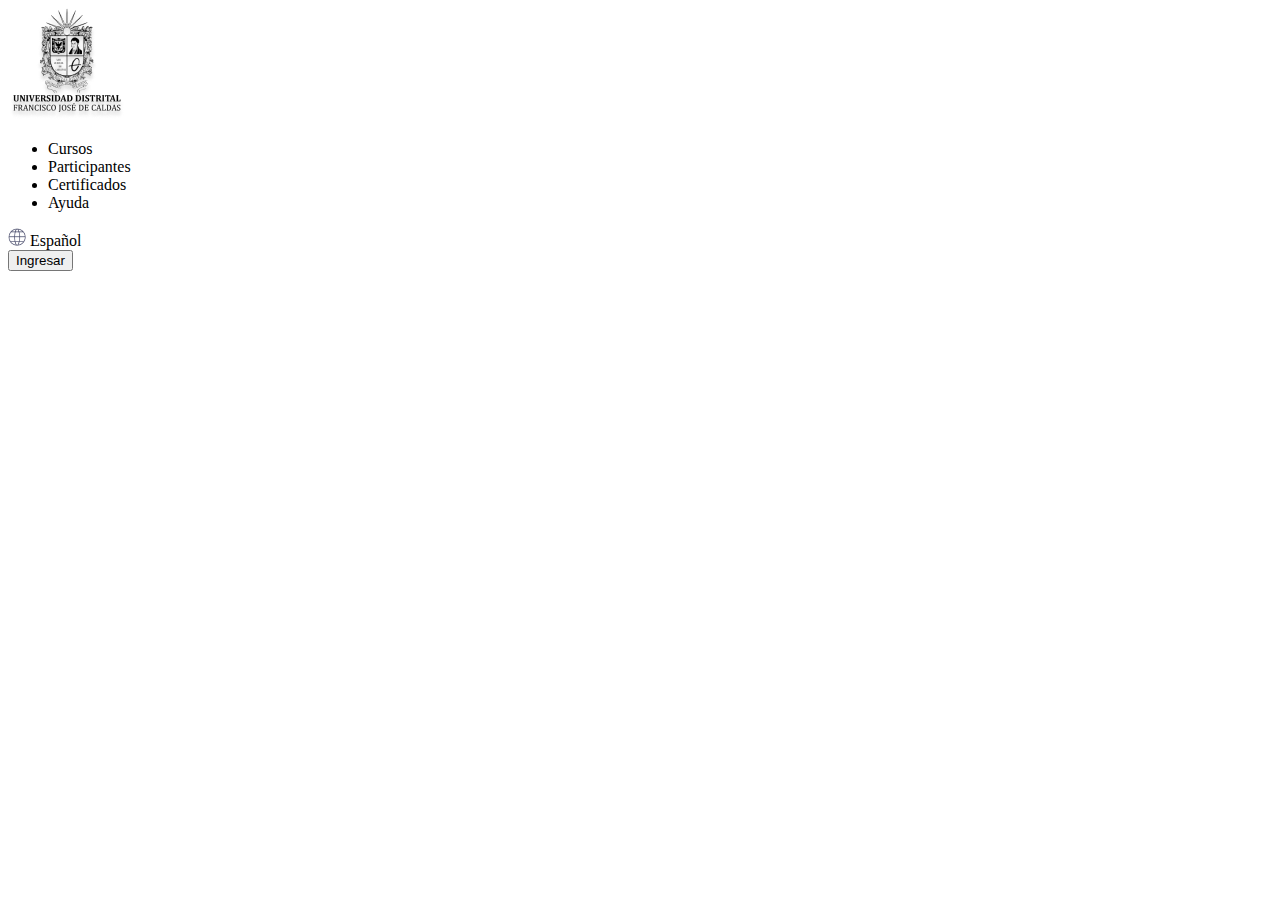
==== punto-1-3/index.html @ 9ff81bde "Agregación de header" ====
<!DOCTYPE html>
<html lang="en">
<head>
    <meta charset="UTF-8">
    <meta http-equiv="X-UA-Compatible" content="IE=edge">
    <meta name="viewport" content="width=device-width, initial-scale=1.0">
    <title>UD Atenea Cursos</title>
</head>
<body>
    <header>
        <div class="header__navigation">
            <img src="./public/images/header-logo.png" alt="main logo">
            <nav> 
                <ul>
                    <li>Cursos</li>
                    <li>Participantes</li>
                    <li>Certificados</li>
                    <li>Ayuda</li>
                </ul>
            </nav>
        </div>
        <div class="header__settings">
            <div>
                <img src="./public/images/header-world.png" alt="world">
                <span>Español</span>
            </div>
            <button>Ingresar</button>
        </div>
    </header>
    <main>

    </main>
    <footer>

    </footer>
</body>
</html>
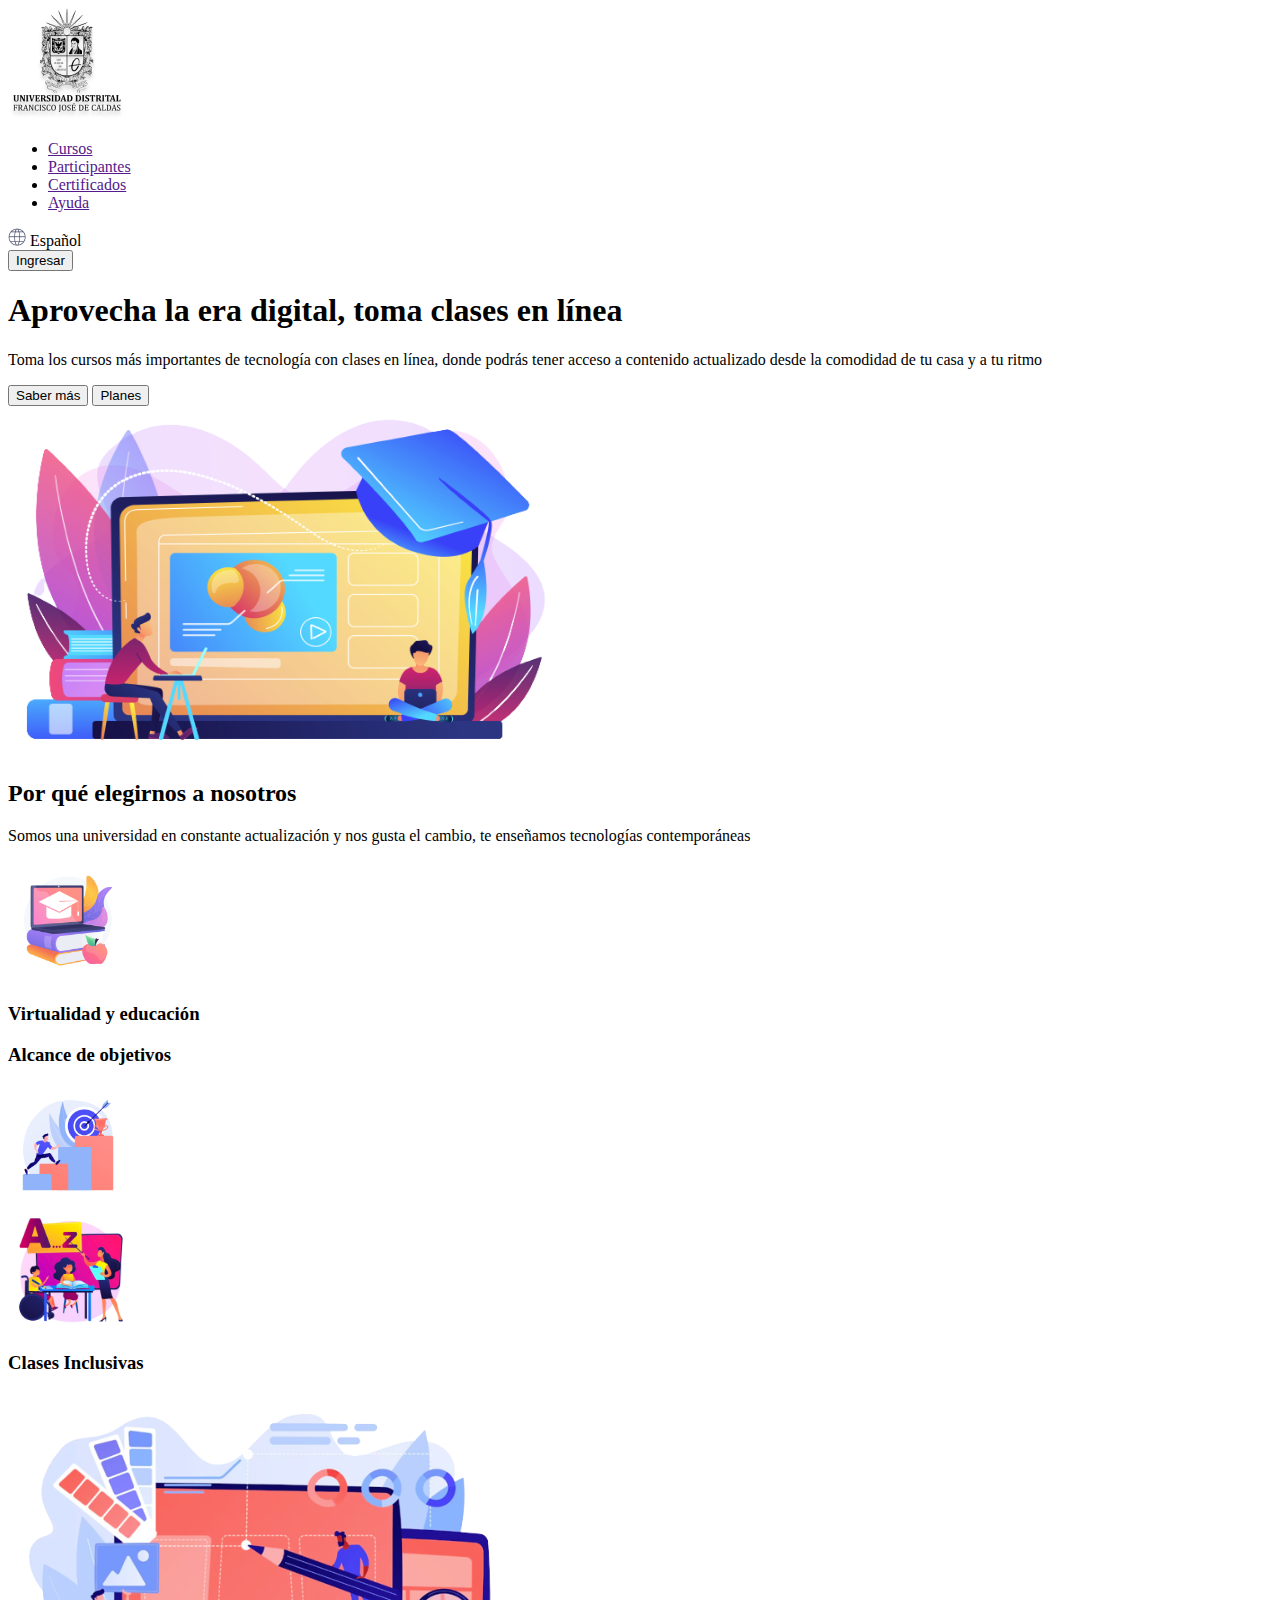
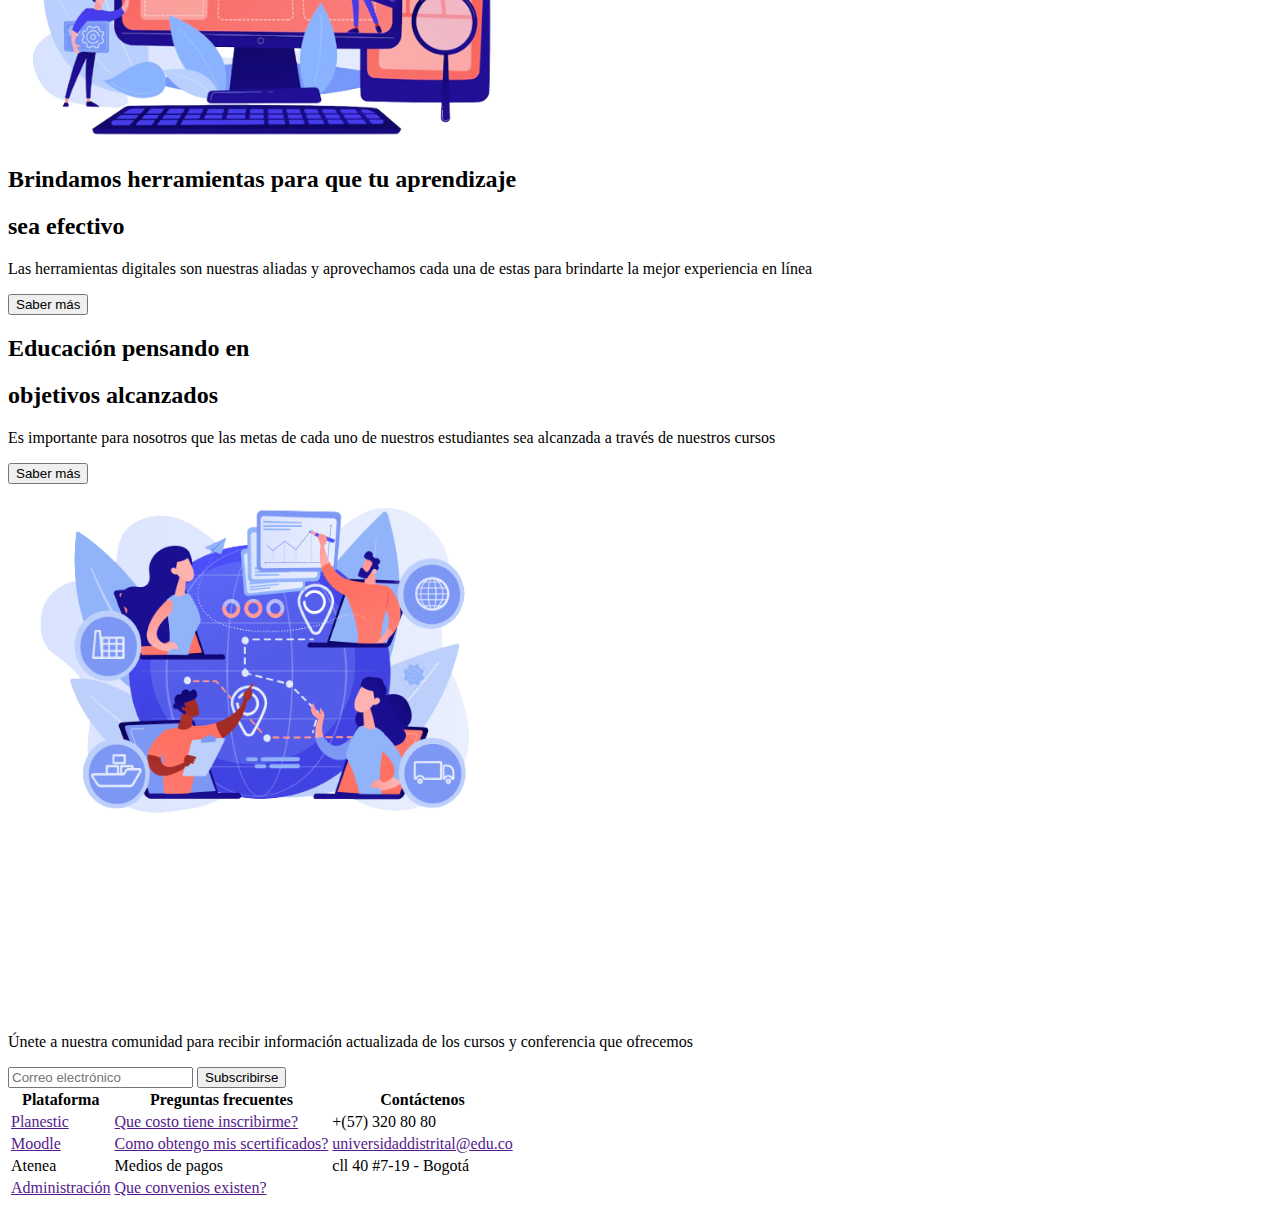
==== commit 5535cced: "termino punto 2" ====
--- a/punto-1-3/index.html
+++ b/punto-1-3/index.html
@@ -12,10 +12,10 @@
             <img src="./public/images/header-logo.png" alt="main logo">
             <nav> 
                 <ul>
-                    <li>Cursos</li>
-                    <li>Participantes</li>
-                    <li>Certificados</li>
-                    <li>Ayuda</li>
+                    <li><a href="">Cursos</a></li>
+                    <li><a href="">Participantes</a></li>
+                    <li><a href="">Certificados</a></li>
+                    <li><a href="">Ayuda</a></li>
                 </ul>
             </nav>
         </div>
@@ -28,10 +28,99 @@
         </div>
     </header>
     <main>
-
+        <section id="banner">
+            <div>
+                <div>
+                    <h1>Aprovecha la era digital, toma clases en línea</h1>
+                    <p>Toma los cursos más importantes de tecnología con clases en línea, donde podrás tener acceso a contenido actualizado desde la comodidad de tu casa y a tu ritmo</p>
+                </div>
+                <div>
+                    <button class="button--orange">Saber más</button>
+                    <button class="button--white">Planes</button>
+                </div>
+            </div>
+            <img src="./public/images/banner-online.png" alt="banner" width="550px" height="350px">
+        </section>
+        <section id="section-1">
+            <div class="section-1__info">
+                <h2>Por qué elegirnos a nosotros</h2>
+                <p>Somos una universidad en constante actualización y nos gusta el cambio, te enseñamos tecnologías contemporáneas</p>
+            </div>
+            <div class="section-1__card">
+                <img src="./public/images/section1-education.png" alt="education" width="120px" height="120px">
+                <h3>Virtualidad y educación</h3>
+            </div>
+            <div class="section-1__card">
+                <h3>Alcance de objetivos</h3>
+                <img src="./public/images/section1-goals.png" alt="goals" width="120px" height="120px">
+            </div>
+            <div class="section-1__card">
+                <img src="./public/images/section1-teach.png" alt="teach" width="120px" height="120px">
+                <h3>Clases Inclusivas</h3>
+            </div>
+        </section>
+        <section id="section-2">
+            <div class="section-2__info">
+                <img src="./public/images/section2-tools.png" alt="tools" width="500px" height="350px">
+                <div>
+                    <h2>Brindamos herramientas para que tu aprendizaje</h2>
+                    <h2>sea efectivo</h2>
+                    <p>Las herramientas digitales son nuestras aliadas y aprovechamos cada una de estas para brindarte la mejor experiencia en línea</p>
+                    <button class="button--orange">Saber más</button>
+                </div>
+            </div>
+            <div class="section-2__info">
+                <div class="section-2__info">
+                    <div>
+                        <h2>Educación pensando en</h2>
+                        <h2>objetivos alcanzados</h2>
+                        <p>Es importante para nosotros que las metas de cada uno de nuestros estudiantes sea alcanzada a través de nuestros cursos</p>
+                        <button class="button--orange">Saber más</button>
+                    </div>
+                    <img src="./public/images/section2-goals.png" alt="goals" width="500px" height="350px">
+                </div>
+            </div>
+        </section>
     </main>
-    <footer>
-
+    <footer id="footer">
+        <div class="footer__info">
+            <img src="./public/images/footer-logo.png" alt="logo" width="200px" height="175px">
+            <div>
+                <p>Únete a nuestra comunidad para recibir información actualizada de los cursos y conferencia que ofrecemos</p>
+                <form action="">
+                    <input type="email" name="user_email" placeholder="Correo electrónico">
+                    <button class="button--pink">Subscribirse</button>
+                </form>
+            </div>
+        </div>
+        <div>
+            <table>
+                <tr>
+                    <th>Plataforma</th>
+                    <th>Preguntas frecuentes</th>
+                    <th>Contáctenos</th>
+                </tr>
+                <tr>
+                    <td><a href="">Planestic</a></td>
+                    <td><a href="">Que costo tiene inscribirme?</a></td>
+                    <td>+(57) 320 80 80</td>
+                </tr>
+                <tr>
+                    <td><a href="">Moodle</a></td>
+                    <td><a href="">Como obtengo mis scertificados?</a></td>
+                    <td><a href="">universidaddistrital@edu.co</a></td>
+                </tr>
+                <tr>
+                    <td>Atenea</td>
+                    <td>Medios de pagos</td>
+                    <td>cll 40 #7-19 - Bogotá</td>
+                </tr>
+                <tr>
+                    <td><a href="">Administración</a></td>
+                    <td><a href="">Que convenios existen?</a></td>
+                </tr>
+            </table>
+        </div>
     </footer>
 </body>
 </html>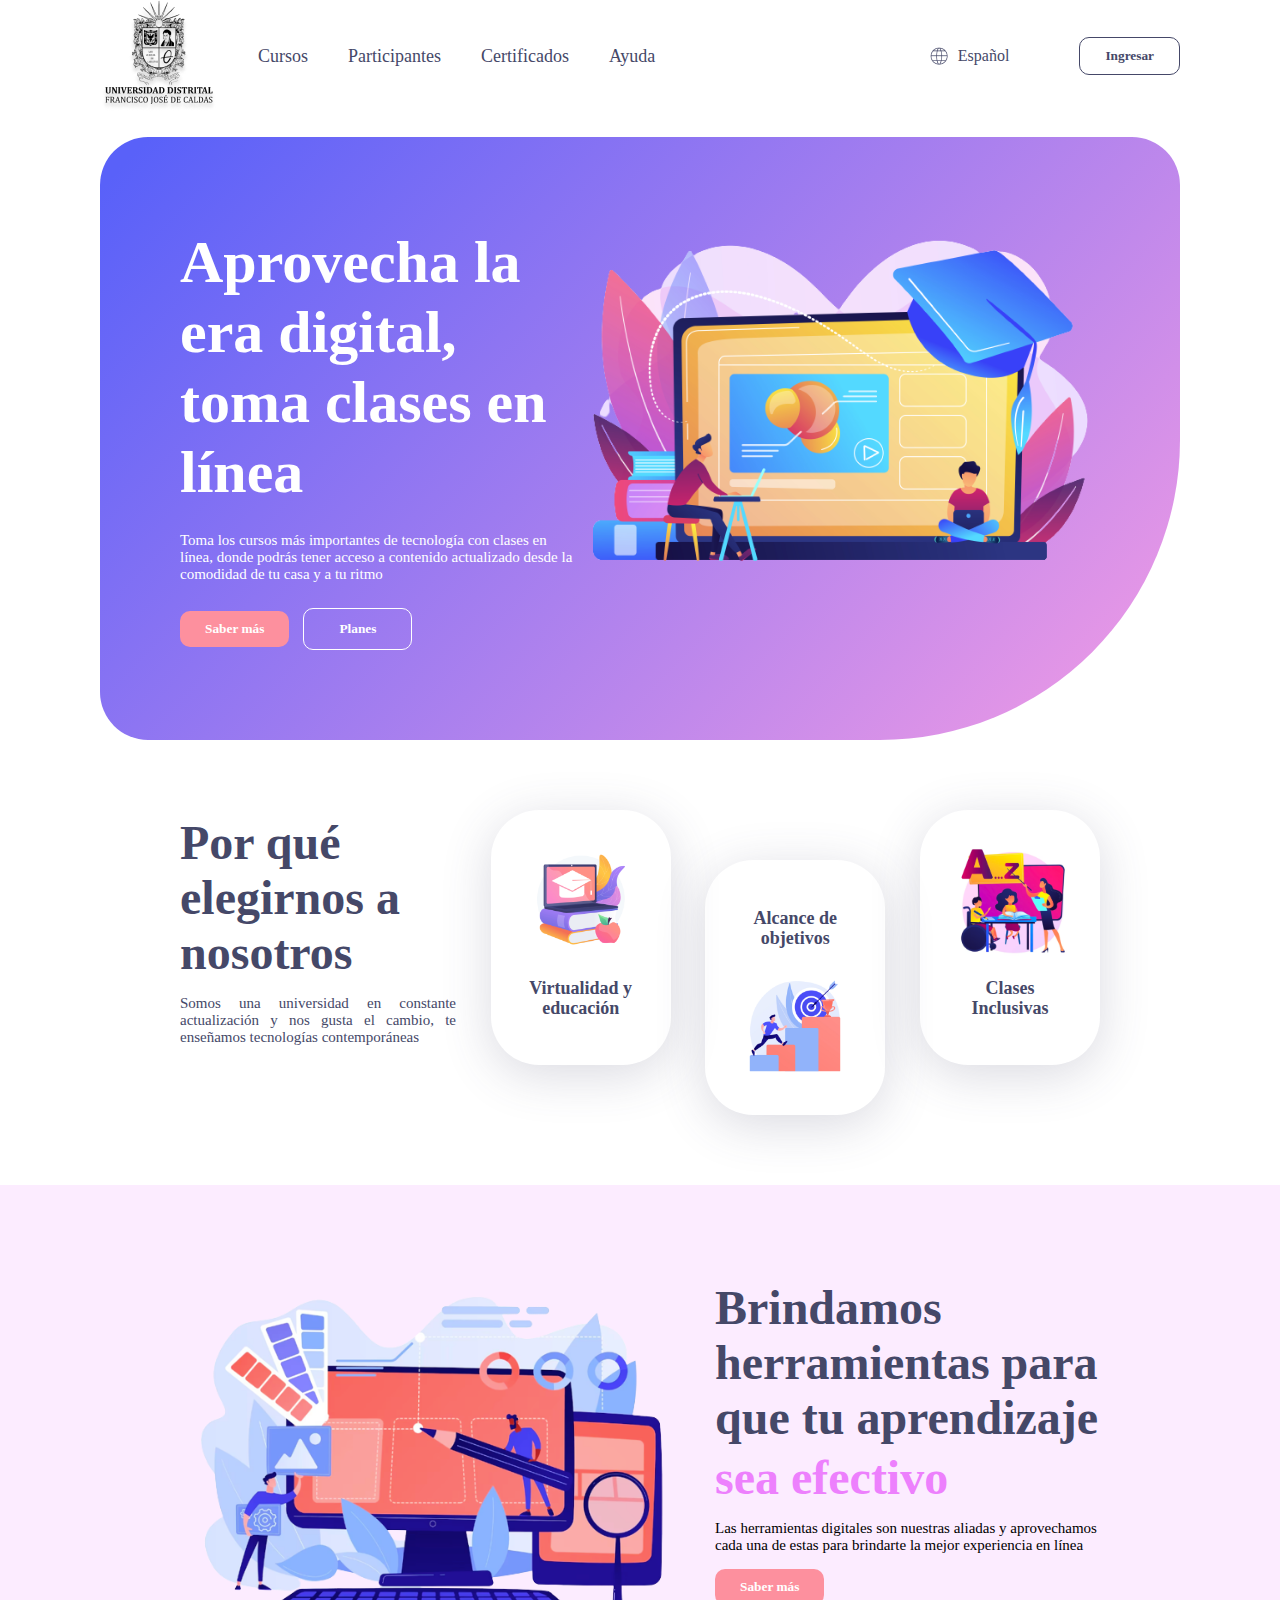
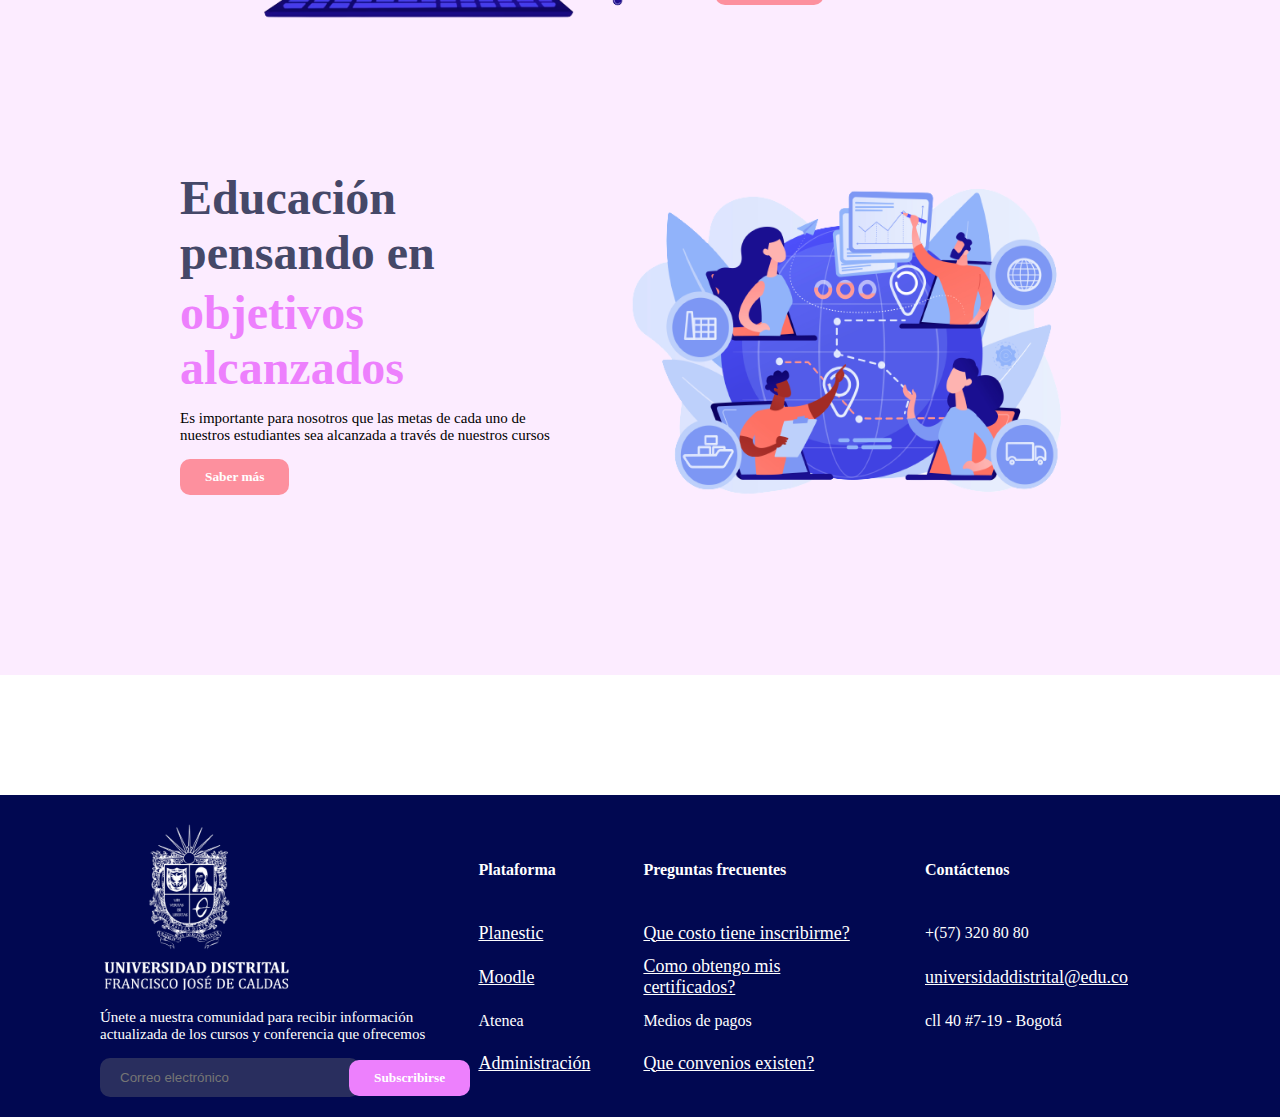
==== commit 3a4f2d83: "Finalización punto 3" ====
--- a/punto-1-3/index.html
+++ b/punto-1-3/index.html
@@ -4,6 +4,13 @@
     <meta charset="UTF-8">
     <meta http-equiv="X-UA-Compatible" content="IE=edge">
     <meta name="viewport" content="width=device-width, initial-scale=1.0">
+    <link rel="stylesheet" href="https://indestructibletype.com/fonts/Jost.css" type="text/css" charset="utf-8" />
+    <link rel="stylesheet" href="./styles/general-styles.css">
+    <link rel="stylesheet" href="./styles/header-styles.css">
+    <link rel="stylesheet" href="./styles/banner-styles.css">
+    <link rel="stylesheet" href="./styles/section-1-styles.css">
+    <link rel="stylesheet" href="./styles/section-2-styles.css">
+    <link rel="stylesheet" href="./styles/footer-styles.css">
     <title>UD Atenea Cursos</title>
 </head>
 <body>
@@ -50,7 +57,7 @@
                 <img src="./public/images/section1-education.png" alt="education" width="120px" height="120px">
                 <h3>Virtualidad y educación</h3>
             </div>
-            <div class="section-1__card">
+            <div class="section-1__card section-1__card-down">
                 <h3>Alcance de objetivos</h3>
                 <img src="./public/images/section1-goals.png" alt="goals" width="120px" height="120px">
             </div>
@@ -64,7 +71,7 @@
                 <img src="./public/images/section2-tools.png" alt="tools" width="500px" height="350px">
                 <div>
                     <h2>Brindamos herramientas para que tu aprendizaje</h2>
-                    <h2>sea efectivo</h2>
+                    <h2 class="section-2__sub-pink">sea efectivo</h2>
                     <p>Las herramientas digitales son nuestras aliadas y aprovechamos cada una de estas para brindarte la mejor experiencia en línea</p>
                     <button class="button--orange">Saber más</button>
                 </div>
@@ -73,7 +80,7 @@
                 <div class="section-2__info">
                     <div>
                         <h2>Educación pensando en</h2>
-                        <h2>objetivos alcanzados</h2>
+                        <h2 class="section-2__sub-pink">objetivos alcanzados</h2>
                         <p>Es importante para nosotros que las metas de cada uno de nuestros estudiantes sea alcanzada a través de nuestros cursos</p>
                         <button class="button--orange">Saber más</button>
                     </div>
@@ -107,7 +114,7 @@
                 </tr>
                 <tr>
                     <td><a href="">Moodle</a></td>
-                    <td><a href="">Como obtengo mis scertificados?</a></td>
+                    <td><a href="">Como obtengo mis certificados?</a></td>
                     <td><a href="">universidaddistrital@edu.co</a></td>
                 </tr>
                 <tr>
--- a/punto-1-3/styles/general-styles.css
+++ b/punto-1-3/styles/general-styles.css
@@ -0,0 +1,38 @@
+a {
+    font-family: 'Jost';
+    font-size: 18px;
+}
+
+button {
+    padding: 10px 25px;
+    font-family: 'Jost';
+    font-weight: bold;
+    border-radius: 10px;
+    cursor: pointer;
+}
+
+.button--orange {
+    margin-right: 10px;
+    background-color: #fd909e;
+    color: #fff;
+    border: none;
+}
+
+h2 {
+    margin: 5px 0px;
+    color: #454868;
+    font-family: "Jost";
+    font-size: 48px;
+    line-height: 55px;
+    letter-spacing: -0,64px;
+}
+
+p {
+    font-family: "Jost";
+    font-size: 15px;
+    font-weight: 300px;
+}
+
+body {
+    margin: 0px;
+}--- a/punto-1-3/styles/header-styles.css
+++ b/punto-1-3/styles/header-styles.css
@@ -0,0 +1,42 @@
+header {
+    display: flex;
+    justify-content: space-between;
+    margin: 0px 100px;
+}
+
+.header__navigation {
+    display: flex;
+    align-items: center;
+}
+
+nav ul {
+    display: flex;
+    gap: 40px;
+    list-style: none;
+}
+
+nav ul a {
+    color: #454868;
+    text-decoration: none;
+}
+
+.header__settings {
+    display: flex;
+    align-items: center;
+    gap: 70px;
+}
+
+.header__settings div {
+    display: flex;
+    align-items: center;
+    gap: 10px;
+    font-family: 'Jost';
+    font-weight: 300;
+    color: #454868;
+}
+
+.header__settings button {
+    background-color: transparent;
+    color: #454868;
+    border: 1px solid #454868;
+}--- a/punto-1-3/styles/banner-styles.css
+++ b/punto-1-3/styles/banner-styles.css
@@ -0,0 +1,29 @@
+#banner {
+    display: flex;
+    padding: 90px 80px;
+    margin: 25px 100px;
+    background: linear-gradient(313.18deg, #EE9AE5 3.28%, #5961F9 97.04%);
+    border-radius: 48px 48px 300px 48px;
+}
+
+h1 {
+    margin: 0px;
+    color: #fff;
+    font-family: "Jost";
+    font-size: 60px;
+    font-weight: 600px;
+    line-height: 70px;
+    letter-spacing: -0, 64px;
+}
+
+#banner p {
+    margin: 25px 0px;
+    color: #fff;
+}
+
+.button--white {
+    padding: 12px 35px;
+    background-color: transparent;
+    color: white;
+    border: 1px solid #fff;
+}
--- a/punto-1-3/styles/section-1-styles.css
+++ b/punto-1-3/styles/section-1-styles.css
@@ -0,0 +1,40 @@
+#section-1 {
+    display: flex;
+    justify-content: space-between;
+    margin: 50px 100px;
+    padding: 20px 80px;
+}
+
+.section-1__info {
+    width: 30%;
+}
+
+.section-1__info p {
+    color: #454868;
+    text-align: justify;
+}
+
+.section-1__card {
+    display: flex;
+    flex-direction: column;
+    align-items: center;
+    justify-content: space-between;
+    width: min-content;
+    height: 195px;
+    padding: 30px;
+    border-radius: 48px;
+    box-shadow: 0px 10px 50px #45486833;
+}
+
+.section-1__card-down {
+    margin-top: 50px;
+}
+
+.section-1__card h3 {
+    font-family: "Jost";
+    color: #454868;
+    font-size: 18px;
+    line-height: 20px;
+    letter-spacing: -0,64px;
+    text-align: center;
+}--- a/punto-1-3/styles/section-2-styles.css
+++ b/punto-1-3/styles/section-2-styles.css
@@ -0,0 +1,14 @@
+#section-2 {
+    padding: 20px 180px;
+    background-color: #ec80fd26;
+}
+
+.section-2__info {
+    display: flex;
+    gap: 35px;
+    margin: 70px 0px;
+}
+
+.section-2__sub-pink {
+    color: #ed80fd;
+}--- a/punto-1-3/styles/footer-styles.css
+++ b/punto-1-3/styles/footer-styles.css
@@ -0,0 +1,50 @@
+#footer {
+    display: flex;
+    justify-content: space-between;
+    align-items: center;
+    margin-top: 120px;
+    padding: 20px 100px;
+    background-color: #010851;
+    color: #fff;
+}
+
+.footer__info {
+    width: 35%;
+}
+
+input {
+    width: 220px;
+    padding: 12px 20px;
+    margin-right: -15px;
+    border: none;
+    border-radius: 10px;
+    background-color: #45486899;
+}
+
+.button--pink {
+    background-color: #ed80fd;
+    color: #fff;
+    border: none;
+}
+
+table {
+    font-family: "Jost";
+    text-align: left;
+}
+
+tr {
+    height: 40px;
+}
+
+th {
+    height: 80px;
+}
+
+td {
+    padding-right: 50px;
+}
+
+td a {
+    color: #fff;
+}
+
